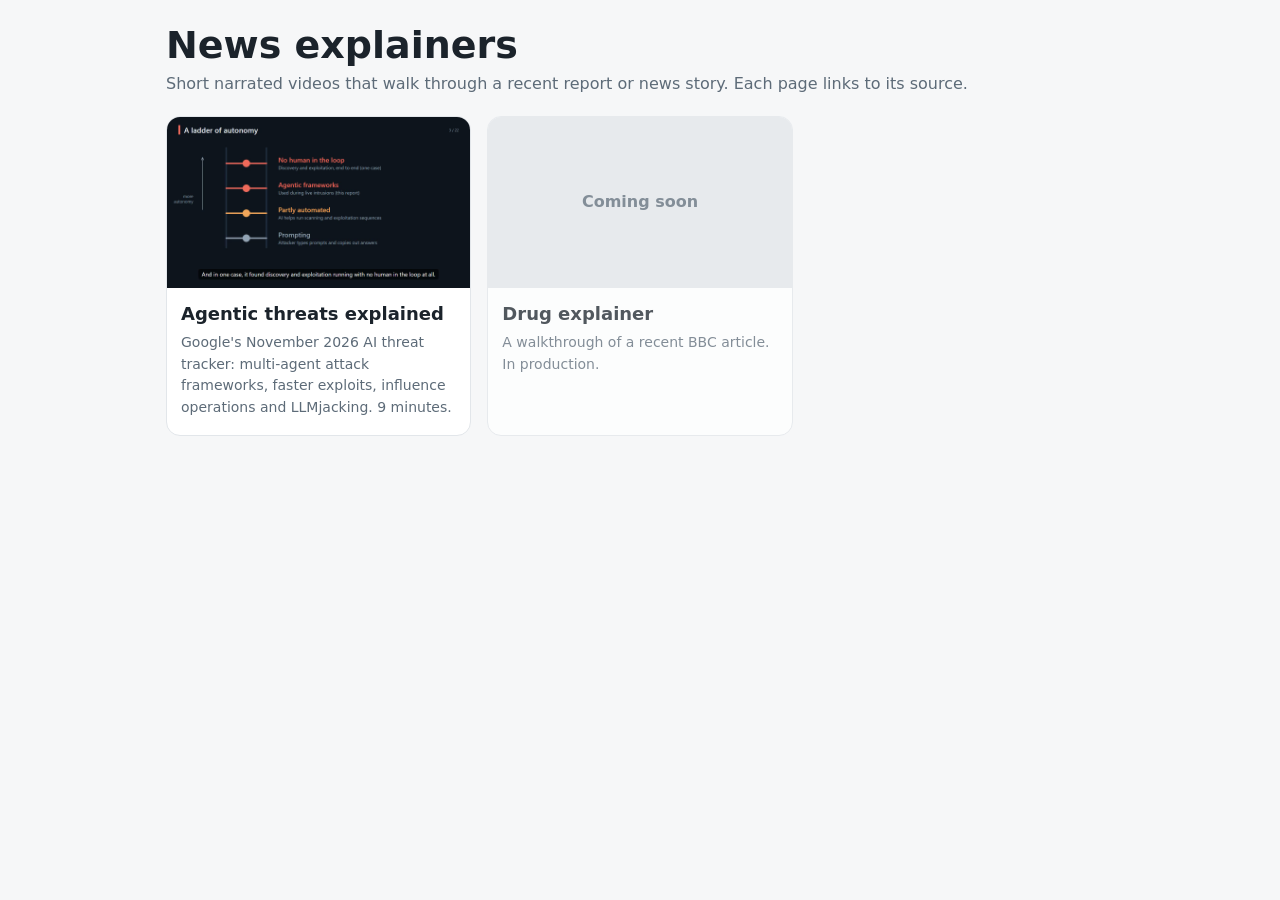
==== index.html @ 6b81f673 "News explainers site: agentic threats video, slot for drug explainer Co-Authored-By: Claude Opus 5.5" ====
<!doctype html>
<html lang="en">
<head>
<meta charset="utf-8">
<meta name="viewport" content="width=device-width, initial-scale=1">
<title>News explainers</title>
<meta name="description" content="Short narrated videos that explain a recent report or news story.">
<link rel="stylesheet" href="style.css">
</head>
<body>
<main>
  <h1>News explainers</h1>
  <p class="sub">Short narrated videos that walk through a recent report or news story. Each page links to its source.</p>
  <div class="grid">
    <a class="card" href="agentic-threats/">
      <img src="agentic-threats/poster.jpg" alt="Still from the agentic threats explainer">
      <div class="t"><h3>Agentic threats explained</h3>
      <p>Google's November 2026 AI threat tracker: multi-agent attack frameworks, faster exploits, influence operations and LLMjacking. 9 minutes.</p></div>
    </a>
    <!-- DRUG EXPLAINER SLOT: replace this card with a link to drug-explainer/ once the video exists -->
    <div class="card soon">
      <div class="ph">Coming soon</div>
      <div class="t"><h3>Drug explainer</h3>
      <p>A walkthrough of a recent BBC article. In production.</p></div>
    </div>
  </div>
</main>
</body>
</html>
---- style.css ----
:root{--bg:#f6f7f8;--ink:#1b232b;--mut:#5d6b78;--card:#fff;--line:#e2e6ea;--acc:#1f8f8b}
@media (prefers-color-scheme: dark){:root:not([data-theme="light"]){--bg:#0f1115;--ink:#e8e6e1;--mut:#9a978f;--card:#1b1e25;--line:#2c3038;--acc:#2fb8b4}}
*{box-sizing:border-box}
body{margin:0;background:var(--bg);color:var(--ink);font:16px/1.55 "Segoe UI",system-ui,sans-serif}
main{max-width:980px;margin:0 auto;padding:24px 16px 48px}
h1{font-size:clamp(26px,5vw,38px);margin:0 0 4px;line-height:1.15}
h2{font-size:20px;margin:30px 0 8px}
a{color:var(--acc)}
.sub{color:var(--mut);margin:0 0 18px}
video{width:100%;border-radius:12px;background:#000;display:block}
.row{display:flex;flex-wrap:wrap;gap:10px;margin:14px 0}
.btn{padding:10px 16px;border-radius:10px;border:1px solid var(--line);background:var(--card);color:var(--ink);text-decoration:none;font-weight:600}
ol li,ul li{margin:4px 0}
.small{color:var(--mut);font-size:13px}
.grid{display:grid;grid-template-columns:repeat(auto-fill,minmax(280px,1fr));gap:16px;margin-top:20px}
.card{background:var(--card);border:1px solid var(--line);border-radius:14px;overflow:hidden;text-decoration:none;color:var(--ink);display:flex;flex-direction:column}
.card img,.card .ph{width:100%;aspect-ratio:16/9;object-fit:cover;display:block;background:var(--line)}
.card .ph{display:flex;align-items:center;justify-content:center;color:var(--mut);font-weight:600}
.card div.t{padding:12px 14px 16px}
.card h3{margin:0 0 4px;font-size:18px}
.card p{margin:0;color:var(--mut);font-size:14px}
.soon{opacity:.75}
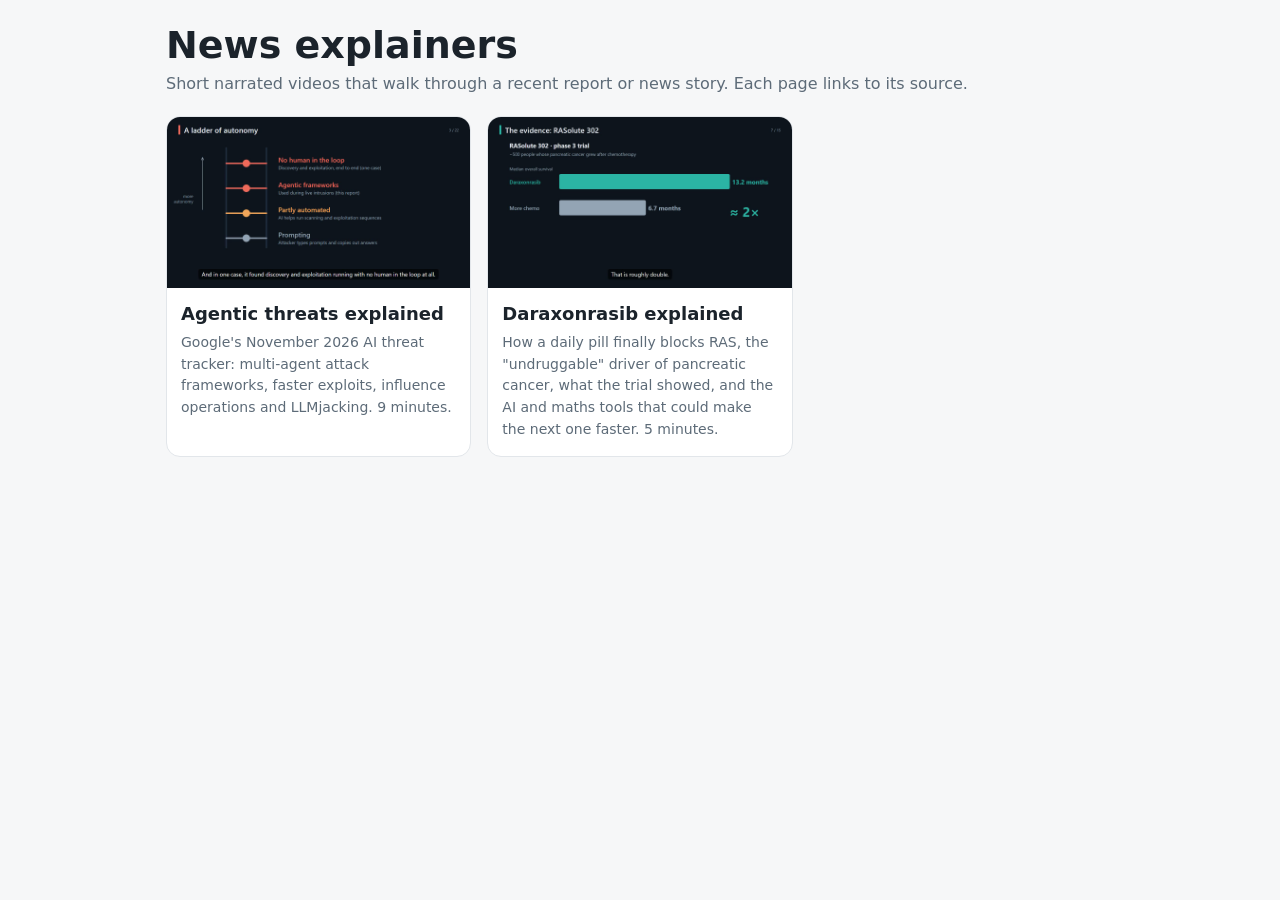
==== commit 91bb8cb6: "Add daraxonrasib explainer, replacing the drug explainer slot Co-Authored-By: Claude Opus 5.5 <norep" ====
--- a/index.html
+++ b/index.html
@@ -17,12 +17,11 @@
       <div class="t"><h3>Agentic threats explained</h3>
       <p>Google's November 2026 AI threat tracker: multi-agent attack frameworks, faster exploits, influence operations and LLMjacking. 9 minutes.</p></div>
     </a>
-    <!-- DRUG EXPLAINER SLOT: replace this card with a link to drug-explainer/ once the video exists -->
-    <div class="card soon">
-      <div class="ph">Coming soon</div>
-      <div class="t"><h3>Drug explainer</h3>
-      <p>A walkthrough of a recent BBC article. In production.</p></div>
-    </div>
+    <a class="card" href="daraxonrasib/">
+      <img src="daraxonrasib/poster.jpg" alt="Still from the daraxonrasib explainer">
+      <div class="t"><h3>Daraxonrasib explained</h3>
+      <p>How a daily pill finally blocks RAS, the "undruggable" driver of pancreatic cancer, what the trial showed, and the AI and maths tools that could make the next one faster. 5 minutes.</p></div>
+    </a>
   </div>
 </main>
 </body>
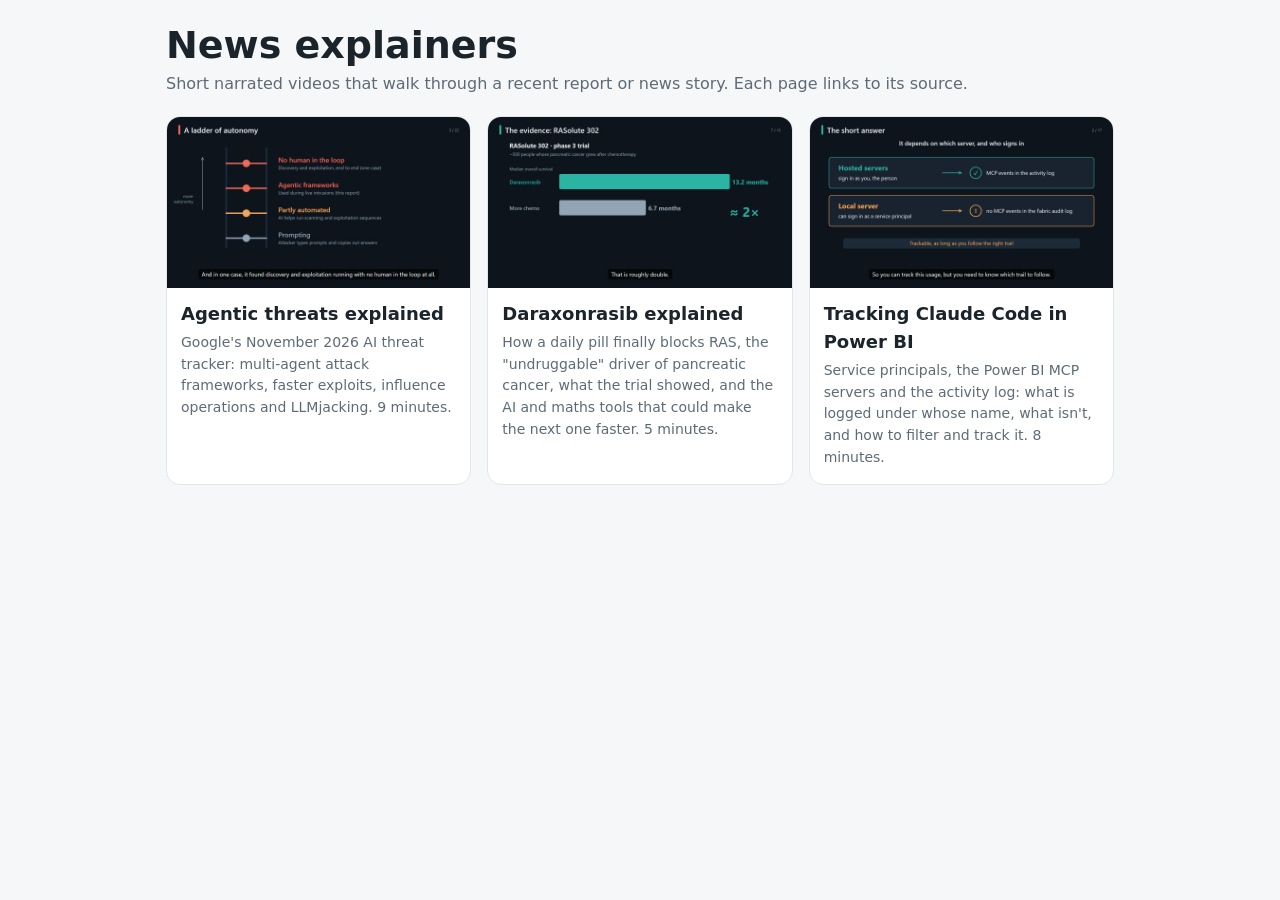
==== commit 2ff25766: "Add Tracking Claude Code in Power BI explainer Co-Authored-By: Claude Opus 5.5 <noreply@anthropic.co" ====
--- a/index.html
+++ b/index.html
@@ -22,6 +22,11 @@
       <div class="t"><h3>Daraxonrasib explained</h3>
       <p>How a daily pill finally blocks RAS, the "undruggable" driver of pancreatic cancer, what the trial showed, and the AI and maths tools that could make the next one faster. 5 minutes.</p></div>
     </a>
+    <a class="card" href="power-bi-mcp-tracking/">
+      <img src="power-bi-mcp-tracking/poster.jpg" alt="Still from the Power BI MCP tracking explainer">
+      <div class="t"><h3>Tracking Claude Code in Power BI</h3>
+      <p>Service principals, the Power BI MCP servers and the activity log: what is logged under whose name, what isn't, and how to filter and track it. 8 minutes.</p></div>
+    </a>
   </div>
 </main>
 </body>
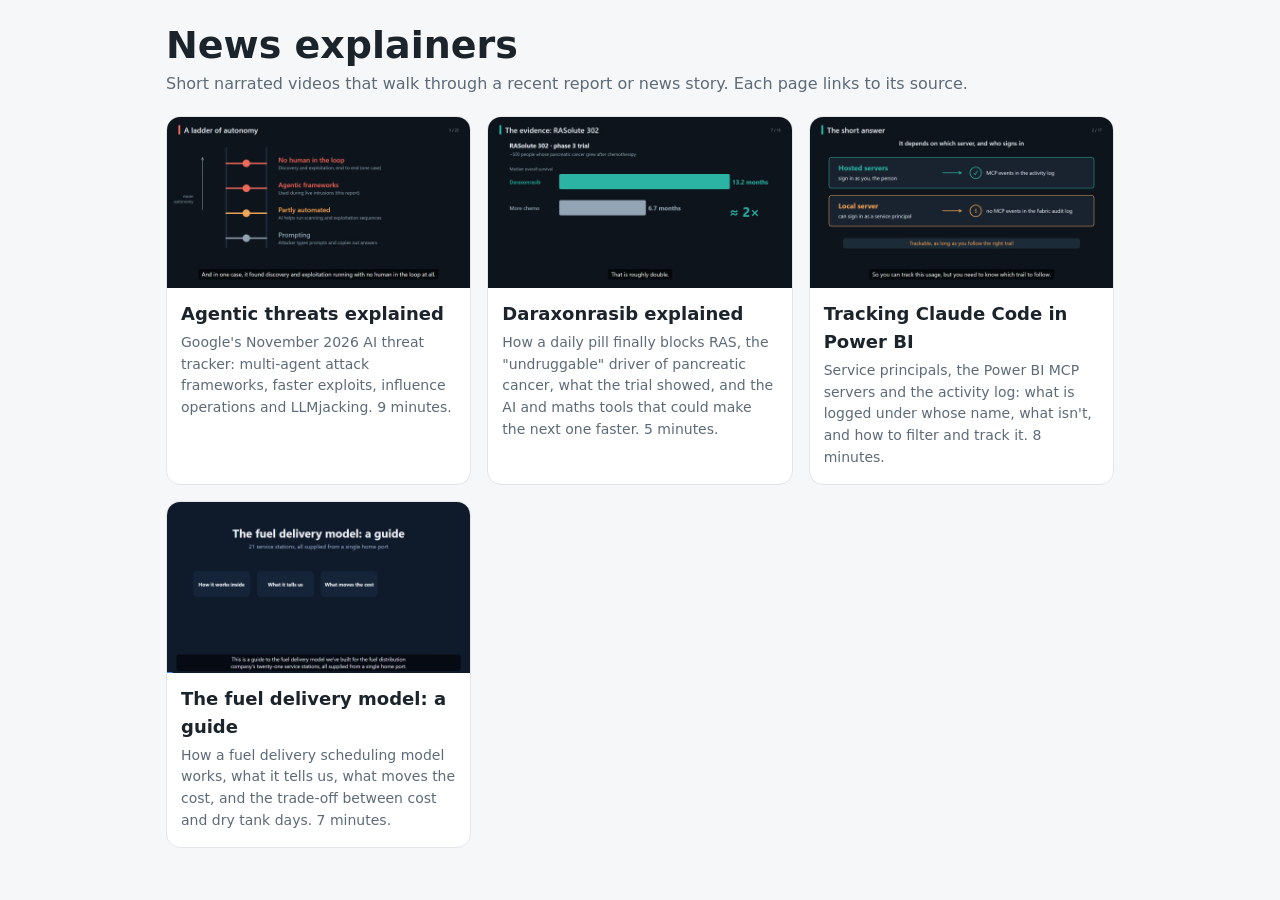
==== commit e8bfcbbc: "Add fuel delivery model guide explainer Co-Authored-By: Claude Opus 5.5 <noreply@anthropic.com> Clau" ====
--- a/index.html
+++ b/index.html
@@ -27,6 +27,11 @@
       <div class="t"><h3>Tracking Claude Code in Power BI</h3>
       <p>Service principals, the Power BI MCP servers and the activity log: what is logged under whose name, what isn't, and how to filter and track it. 8 minutes.</p></div>
     </a>
+    <a class="card" href="fuel-delivery-guide/">
+      <img src="fuel-delivery-guide/poster.jpg" alt="Still from the fuel delivery model guide">
+      <div class="t"><h3>The fuel delivery model: a guide</h3>
+      <p>How a fuel delivery scheduling model works, what it tells us, what moves the cost, and the trade-off between cost and dry tank days. 7 minutes.</p></div>
+    </a>
   </div>
 </main>
 </body>
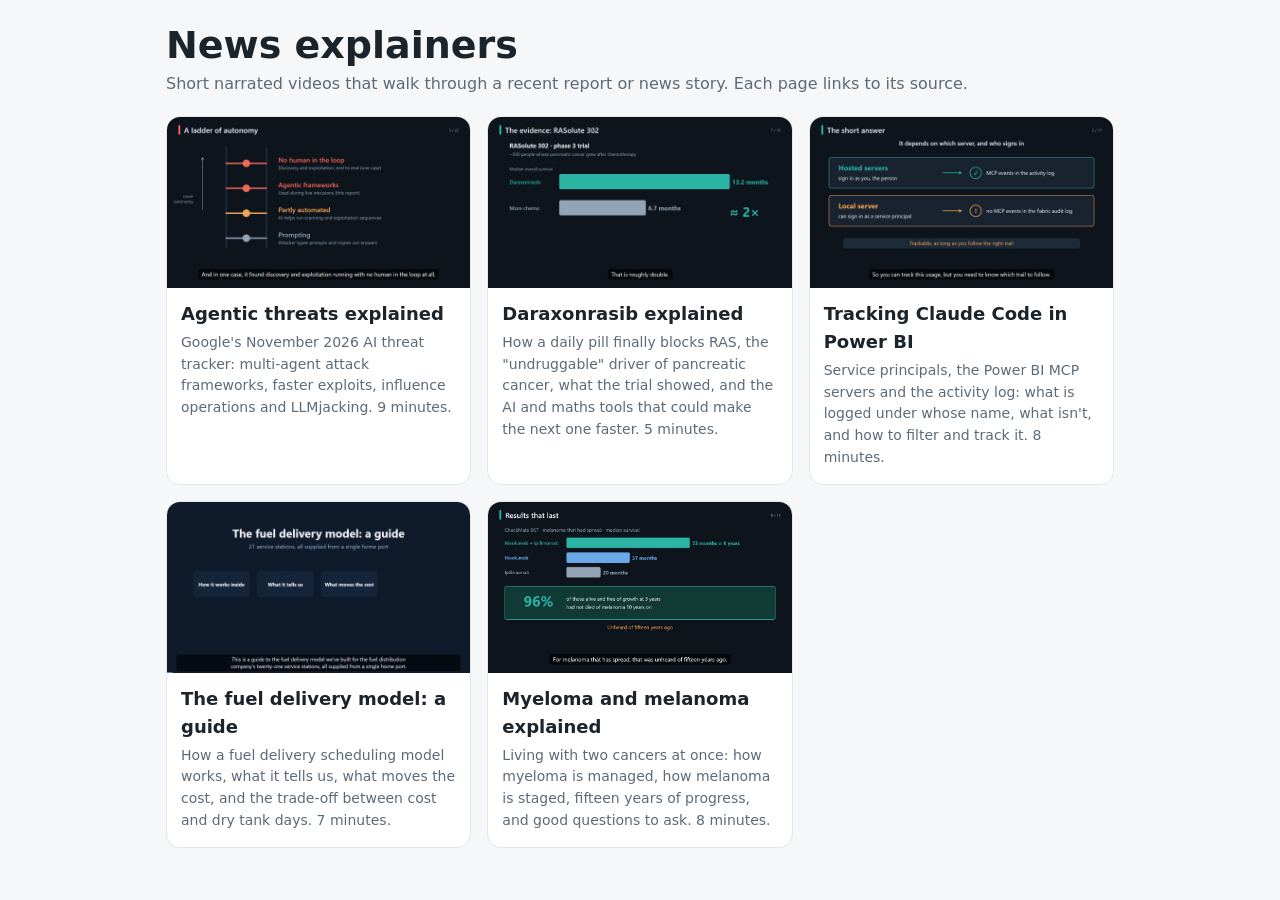
==== commit 10995b11: "Add myeloma and melanoma explainer Co-Authored-By: Claude Opus 5.5 <noreply@anthropic.com> Claude-Se" ====
--- a/index.html
+++ b/index.html
@@ -32,6 +32,11 @@
       <div class="t"><h3>The fuel delivery model: a guide</h3>
       <p>How a fuel delivery scheduling model works, what it tells us, what moves the cost, and the trade-off between cost and dry tank days. 7 minutes.</p></div>
     </a>
+    <a class="card" href="myeloma-melanoma/">
+      <img src="myeloma-melanoma/poster.jpg" alt="Still from the myeloma and melanoma explainer">
+      <div class="t"><h3>Myeloma and melanoma explained</h3>
+      <p>Living with two cancers at once: how myeloma is managed, how melanoma is staged, fifteen years of progress, and good questions to ask. 8 minutes.</p></div>
+    </a>
   </div>
 </main>
 </body>
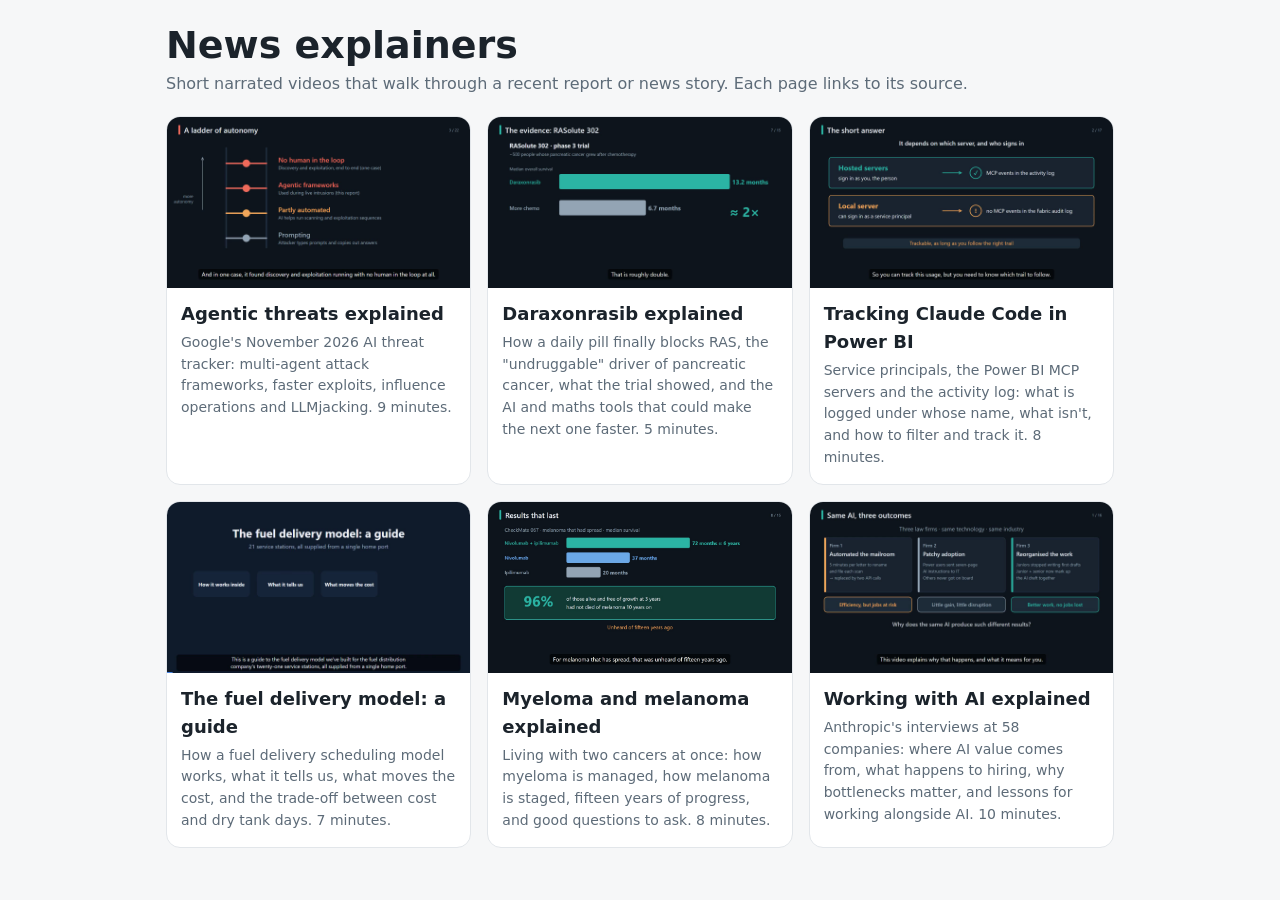
==== commit 108a36ba: "Add Working with AI explainer Co-Authored-By: Claude Opus 5.5 <noreply@anthropic.com>" ====
--- a/index.html
+++ b/index.html
@@ -37,6 +37,11 @@
       <div class="t"><h3>Myeloma and melanoma explained</h3>
       <p>Living with two cancers at once: how myeloma is managed, how melanoma is staged, fifteen years of progress, and good questions to ask. 8 minutes.</p></div>
     </a>
+    <a class="card" href="working-with-ai/">
+      <img src="working-with-ai/poster.jpg" alt="Still from the Working with AI explainer">
+      <div class="t"><h3>Working with AI explained</h3>
+      <p>Anthropic's interviews at 58 companies: where AI value comes from, what happens to hiring, why bottlenecks matter, and lessons for working alongside AI. 10 minutes.</p></div>
+    </a>
   </div>
 </main>
 </body>
